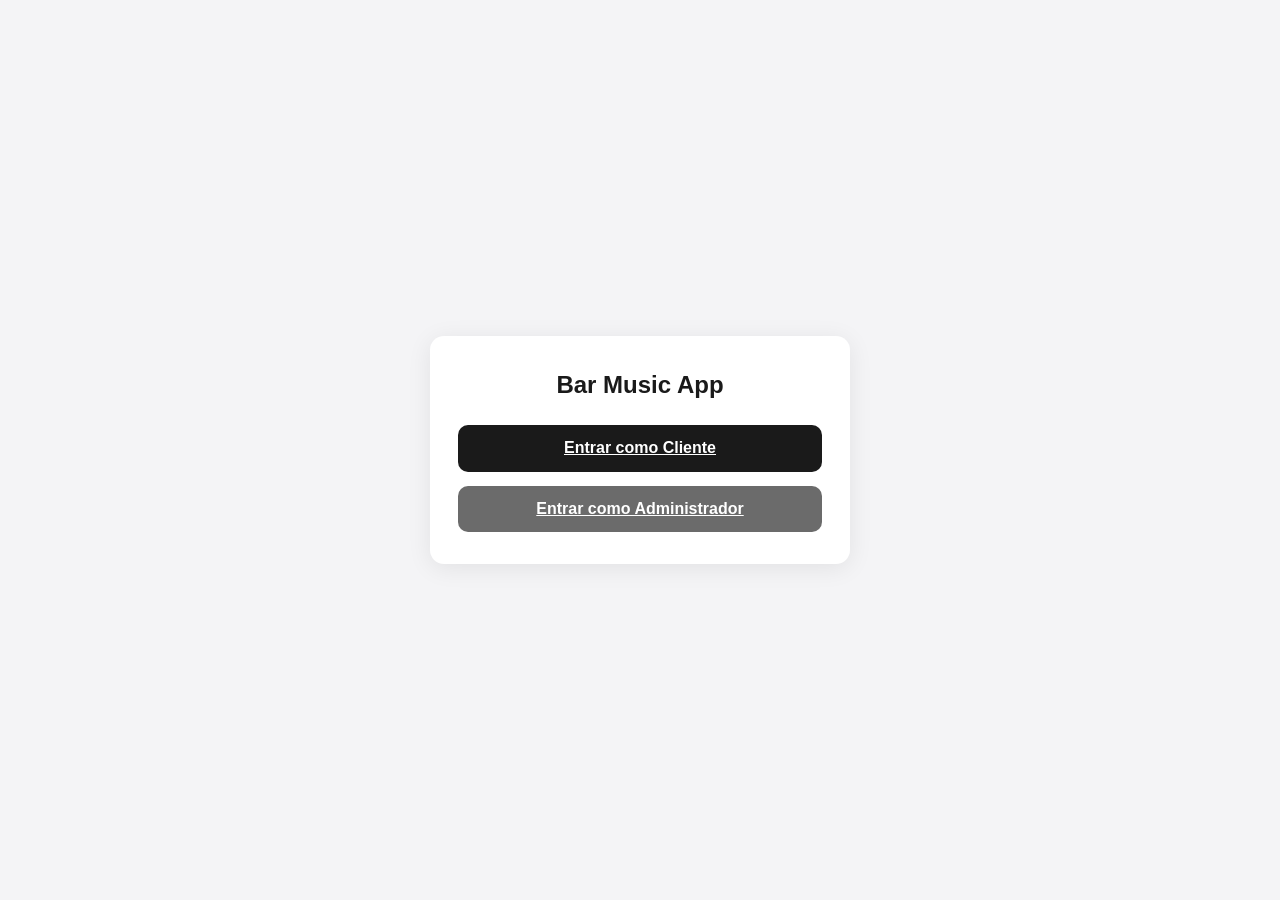
==== barmusic-app/backend/src/main/resources/static/index.html @ 3f03ed39 "Cargue proyecto de aplicación" ====
<!DOCTYPE html>
<!--
=================================================================================
 PAGINA: index.html
=================================================================================
 Esta es la PRIMERA pagina que se abre cuando alguien entra a
 http://localhost:8080 (o a tu dominio en internet). Solo muestra dos
 botones grandes para elegir si entras como Cliente o como Administrador.

 Si prefieres que los clientes caigan DIRECTO en el login de cliente (sin
 ver esta pantalla intermedia), puedes borrar este archivo y renombrar
 "cliente-login.html" a "index.html".
=================================================================================
-->
<html lang="es">
<head>
    <meta charset="UTF-8">
    <meta name="viewport" content="width=device-width, initial-scale=1.0">
    <title>Bar Music App</title>
    <link rel="stylesheet" href="css/styles.css">
</head>
<body>
    <div class="pantalla-login">
        <div class="tarjeta-login">
            <img class="logo-bar" src="img/logo-bar.png" alt="Logo del bar" onerror="this.style.display='none'">
            <h1>Bar Music App</h1>
            <a href="cliente-login.html" class="boton boton-primario boton-bloque">Entrar como Cliente</a>
            <a href="admin-login.html" class="boton boton-secundario boton-bloque">Entrar como Administrador</a>
        </div>
    </div>
</body>
</html>
---- barmusic-app/backend/src/main/resources/static/css/styles.css ----
/* ============================================================================
   ARCHIVO: styles.css
   ============================================================================
   AQUI VIVEN TODOS LOS COLORES, FUENTES Y TAMAÑOS DE LA APLICACION.
   Esta pensado para que un NOVATO pueda personalizar el bar sin tocar el
   HTML ni el JavaScript. Casi todo se controla desde las "VARIABLES CSS"
   que estan aqui arriba, en el bloque ":root".

   -----------------------------------------------------------------------
   COMO CAMBIAR EL COLOR PRINCIPAL DEL BAR (por ejemplo a morado neon):
      Busca la linea "--color-primario: #1a1a1a;" mas abajo y cambia el
      valor hexadecimal por el que quieras, ej: --color-primario: #6a0dad;
   -----------------------------------------------------------------------
   COMO CAMBIAR LA IMAGEN DE FONDO DEL LOGIN:
      Busca la clase ".pantalla-login .logo-bar" en este archivo, o revisa
      el HTML donde dice <img id="logoBar" src="img/logo-bar.png">. Solo
      reemplaza el archivo img/logo-bar.png por tu propio logo (mismo
      nombre) y listo, no hay que tocar nada mas.
   ============================================================================ */

:root {
    /* ---- PALETA DE COLORES: cambia estos valores para re-tematizar TODO el sitio ---- */
    --color-primario: #1a1a1a;        /* Color principal (barras, botones activos) */
    --color-secundario: #6b6b6b;      /* Color de botones/pestañas inactivas */
    --color-acento: #2ecc71;          /* Color de exito / boton check (verde) */
    --color-peligro: #e74c3c;         /* Color de boton eliminar / cancelar (rojo) */
    --color-fondo: #f4f4f6;           /* Color de fondo general de la pagina */
    --color-tarjeta: #ffffff;         /* Color de fondo de las tarjetas/listas */
    --color-texto: #1a1a1a;           /* Color de texto principal */
    --color-texto-claro: #ffffff;     /* Color de texto sobre fondos oscuros */
    --color-borde: #d0d0d5;           /* Color de bordes de inputs y tarjetas */

    /* ---- TIPOGRAFIA ---- */
    --fuente-principal: 'Segoe UI', Arial, Helvetica, sans-serif;

    /* ---- ESPACIADOS Y BORDES (para mantener todo consistente) ---- */
    --radio-borde: 14px;
    --espacio: 16px;
}

/* Reset basico: quita margenes/paddings raros que trae cada navegador por defecto */
* {
    box-sizing: border-box;
    margin: 0;
    padding: 0;
}

body {
    font-family: var(--fuente-principal);
    background-color: var(--color-fondo);
    color: var(--color-texto);
    min-height: 100vh;
    /* line-height mejora la legibilidad del texto */
    line-height: 1.4;
}

/* ============================================================================
   CONTENEDOR GENERAL - RESPONSIVE
   ============================================================================
   Esta clase envuelve el contenido de cada pagina y hace que se vea bien
   tanto en un celular pequeño como en un monitor grande. La regla clave es
   "max-width" + "margin: 0 auto" (esto centra el contenido).
   ============================================================================ */
.contenedor {
    width: 100%;
    max-width: 900px;   /* En pantallas grandes, el contenido no se estira infinito */
    margin: 0 auto;      /* Centra horizontalmente */
    padding: var(--espacio);
}

/* ============================================================================
   PANTALLA DE LOGIN (usada por cliente-login.html y admin-login.html)
   ============================================================================ */
.pantalla-login {
    min-height: 100vh;
    display: flex;
    align-items: center;
    justify-content: center;
    padding: var(--espacio);
}

.tarjeta-login {
    background: var(--color-tarjeta);
    border-radius: var(--radio-borde);
    box-shadow: 0 4px 24px rgba(0, 0, 0, 0.08);
    padding: 32px 28px;
    width: 100%;
    max-width: 420px;
    display: flex;
    flex-direction: column;
    gap: 14px;
}

.tarjeta-login h1 {
    text-align: center;
    font-size: 1.5rem;
    margin-bottom: 10px;
    color: var(--color-primario);
}

.logo-bar {
    width: 100%;
    max-height: 160px;
    object-fit: cover;
    border-radius: var(--radio-borde);
    background: #000; /* Igual que el mockup: fondo negro mientras cargas tu logo */
    margin-bottom: 10px;
}

label {
    font-size: 0.9rem;
    color: var(--color-secundario);
    display: block;
    margin-bottom: 4px;
}

input[type="text"],
input[type="email"],
input[type="password"],
textarea {
    width: 100%;
    padding: 12px 14px;
    border: 1.5px solid var(--color-borde);
    border-radius: 10px;
    font-size: 1rem;
    font-family: inherit;
    outline: none;
    transition: border-color 0.15s ease-in-out;
}

input:focus, textarea:focus {
    border-color: var(--color-primario);
}

/* ---- BOTONES ---- */
.boton {
    display: inline-block;
    text-align: center;
    padding: 12px 20px;
    border: none;
    border-radius: 10px;
    font-size: 1rem;
    font-weight: 600;
    cursor: pointer;
    transition: transform 0.08s ease-in-out, opacity 0.15s;
}
.boton:active { transform: scale(0.97); }

.boton-primario   { background: var(--color-primario); color: var(--color-texto-claro); }
.boton-secundario { background: var(--color-secundario); color: var(--color-texto-claro); }
.boton-exito      { background: var(--color-acento); color: var(--color-texto-claro); }
.boton-peligro     { background: var(--color-peligro); color: var(--color-texto-claro); }
.boton-bloque     { width: 100%; }

.separador-o {
    display: flex;
    align-items: center;
    gap: 10px;
    color: var(--color-secundario);
    font-weight: 600;
    margin: 6px 0;
}
.separador-o::before, .separador-o::after {
    content: "";
    flex: 1;
    height: 1px;
    background: var(--color-borde);
}

.boton-qr {
    display: flex;
    align-items: center;
    justify-content: center;
    background: #eaeaea;
    border-radius: 12px;
    padding: 18px;
    border: 1.5px solid var(--color-borde);
    cursor: pointer;
}
.boton-qr svg { width: 48px; height: 48px; }

/* ============================================================================
   BARRA DE PESTAÑAS SUPERIOR (Solicitar Cancion / Canciones Solicitadas / etc)
   ============================================================================
   RESPONSIVE: en pantallas angostas (celular) las pestañas se acomodan en
   una fila que puede envolver (flex-wrap: wrap) para no desbordar.
   ============================================================================ */
.barra-pestanas {
    display: flex;
    flex-wrap: wrap;
    gap: 10px;
    margin-bottom: var(--espacio);
}

.pestana {
    flex: 1 1 140px;   /* Crece/decrece pero nunca mas angosta que 140px */
    text-align: center;
    padding: 14px 10px;
    border-radius: 10px;
    background: var(--color-secundario);
    color: var(--color-texto-claro);
    cursor: pointer;
    font-weight: 600;
    border: none;
    font-size: 0.95rem;
}
.pestana.activa {
    background: var(--color-primario);
}

.boton-campana {
    flex: 0 0 60px;
    display: flex;
    align-items: center;
    justify-content: center;
    background: var(--color-secundario);
    border-radius: 10px;
    cursor: pointer;
    border: none;
    position: relative;
}
.boton-campana.activa { background: var(--color-primario); }
.boton-campana svg { width: 24px; height: 24px; fill: white; }

/* Punto rojo que indica notificaciones nuevas sin leer */
.badge-notificacion {
    position: absolute;
    top: -4px;
    right: -4px;
    background: var(--color-peligro);
    color: white;
    font-size: 0.65rem;
    border-radius: 50%;
    width: 18px;
    height: 18px;
    display: flex;
    align-items: center;
    justify-content: center;
}

/* ============================================================================
   BUSCADOR (Pagina de catalogo)
   ============================================================================ */
.caja-busqueda {
    display: flex;
    gap: 10px;
    margin-bottom: var(--espacio);
}
.caja-busqueda input { flex: 1; }
.boton-buscar {
    flex: 0 0 52px;
    background: var(--color-primario);
    border-radius: 10px;
    border: none;
    display: flex;
    align-items: center;
    justify-content: center;
    cursor: pointer;
}
.boton-buscar svg { width: 22px; height: 22px; fill: white; }

/* ============================================================================
   LISTAS (canciones del catalogo, solicitudes, notificaciones)
   ============================================================================ */
.lista { display: flex; flex-direction: column; gap: 10px; }

.item-cancion {
    display: flex;
    align-items: center;
    gap: 14px;
    background: var(--color-tarjeta);
    border: 1.5px solid var(--color-borde);
    border-radius: 999px;
    padding: 10px 14px;
}

.avatar-cancion {
    width: 42px;
    height: 42px;
    border-radius: 50%;
    background: var(--color-secundario);
    flex-shrink: 0;
}

.info-cancion { flex: 1; min-width: 0; }
.info-cancion .titulo { font-weight: 600; }
.info-cancion .subtitulo { font-size: 0.85rem; color: var(--color-secundario); }
/* text-overflow: evita que nombres largos rompan el diseño en celulares */
.info-cancion .titulo, .info-cancion .subtitulo {
    white-space: nowrap;
    overflow: hidden;
    text-overflow: ellipsis;
}

.boton-icono {
    flex-shrink: 0;
    width: 40px;
    height: 40px;
    border-radius: 50%;
    border: none;
    cursor: pointer;
    display: flex;
    align-items: center;
    justify-content: center;
    color: white;
}
.boton-icono.check { background: var(--color-primario); }
.boton-icono.equis { background: var(--color-primario); }

/* Fila extra de acciones para el panel de administrador (Completar / Eliminar) */
.acciones-admin { display: flex; gap: 8px; flex-wrap: wrap; }
.acciones-admin .boton { padding: 10px 14px; font-size: 0.85rem; }

/* ============================================================================
   TARJETAS DE NOTIFICACION
   ============================================================================ */
.tarjeta-notificacion {
    background: var(--color-tarjeta);
    border: 1.5px solid var(--color-borde);
    border-radius: 12px;
    padding: 16px;
}
.tarjeta-notificacion h3 { margin-bottom: 6px; font-size: 1rem; }
.tarjeta-notificacion img {
    width: 100%;
    border-radius: 10px;
    margin-top: 10px;
    display: block;
}
.tarjeta-notificacion .fecha {
    font-size: 0.75rem;
    color: var(--color-secundario);
    margin-top: 8px;
}

/* ============================================================================
   MENSAJES DE ESTADO (errores, exito, "cargando...")
   ============================================================================ */
.mensaje {
    padding: 12px 14px;
    border-radius: 10px;
    margin-bottom: var(--espacio);
    font-size: 0.9rem;
}
.mensaje.error  { background: #fdecea; color: #b3261e; border: 1px solid #f5c2c0; }
.mensaje.exito  { background: #e8f8ee; color: #1e7e34; border: 1px solid #b9e8c9; }
.mensaje.info   { background: #eef3fb; color: #1c4e91; border: 1px solid #c3d7f2; }

/* ============================================================================
   RESPONSIVE: ajustes especificos para pantallas de celular
   ============================================================================
   Todo lo de arriba YA es responsive gracias a flexbox y max-width, pero
   aqui afinamos detalles para pantallas muy angostas (menos de 480px, el
   tamaño tipico de un celular en vertical).
   ============================================================================ */
@media (max-width: 480px) {
    .tarjeta-login { padding: 24px 18px; }
    .pestana { font-size: 0.85rem; padding: 12px 6px; }
    .acciones-admin { flex-direction: column; }
    .acciones-admin .boton { width: 100%; }
}

/* Pantallas grandes (PC/monitores anchos): un poco mas de aire */
@media (min-width: 1024px) {
    .contenedor { padding: 32px var(--espacio); }
}
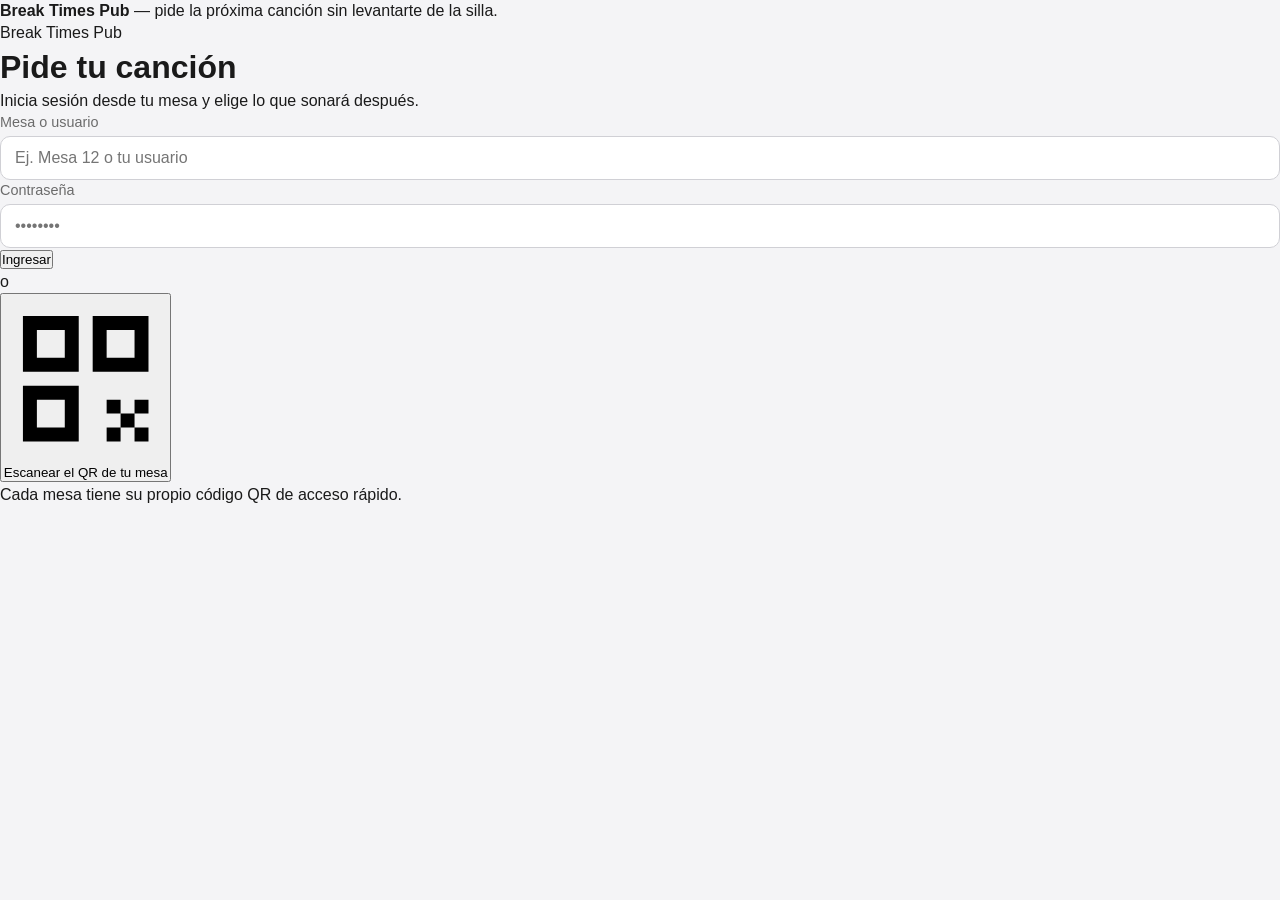
==== commit b7399e75: "Cambios en index y contenido de inicio,colores y diseño" ====
--- a/barmusic-app/backend/src/main/resources/static/index.html
+++ b/barmusic-app/backend/src/main/resources/static/index.html
@@ -1,32 +1,90 @@
 <!DOCTYPE html>
 <!--
 =================================================================================
- PAGINA: index.html
+ PAGINA: index.html  (PANTALLA UNICA DE LOGIN - Cliente y Administrador)
 =================================================================================
- Esta es la PRIMERA pagina que se abre cuando alguien entra a
- http://localhost:8080 (o a tu dominio en internet). Solo muestra dos
- botones grandes para elegir si entras como Cliente o como Administrador.
+ QUE CAMBIO AQUI:
+ Antes existian 3 pantallas para llegar al login (index -> elegir rol ->
+ cliente-login.html o admin-login.html). Ahora TODO pasa por aqui: la
+ persona escribe usuario/clave (o escanea el QR de su mesa) UNA sola vez,
+ y el propio backend le dice si es CLIENTE o ADMINISTRADOR (campo "rol"
+ que ya devuelve /api/auth/login). El JavaScript (js/index.js) usa ese
+ dato para mandarla automaticamente a la pantalla correcta.
 
- Si prefieres que los clientes caigan DIRECTO en el login de cliente (sin
- ver esta pantalla intermedia), puedes borrar este archivo y renombrar
- "cliente-login.html" a "index.html".
+ COMO CAMBIAR EL NOMBRE DEL BAR:
+ Busca el texto "Break Times Pub" AQUI ABAJO (aparece 2 veces: en el
+ "eyebrow" de la tarjeta y en la frase del panel izquierdo) y reemplazalo.
+
+ COMO CAMBIAR EL LOGO/ETIQUETA DEL VINILO:
+ Reemplaza el archivo img/logo-bar.png por tu imagen. Se ve mejor si es
+ una imagen CUADRADA (se recorta automaticamente en circulo).
 =================================================================================
 -->
 <html lang="es">
 <head>
     <meta charset="UTF-8">
     <meta name="viewport" content="width=device-width, initial-scale=1.0">
-    <title>Bar Music App</title>
+    <title>Break Times Pub - Pide tu canción</title>
     <link rel="stylesheet" href="css/styles.css">
+    <link rel="stylesheet" href="css/index.css">
 </head>
 <body>
-    <div class="pantalla-login">
-        <div class="tarjeta-login">
-            <img class="logo-bar" src="img/logo-bar.png" alt="Logo del bar" onerror="this.style.display='none'">
-            <h1>Bar Music App</h1>
-            <a href="cliente-login.html" class="boton boton-primario boton-bloque">Entrar como Cliente</a>
-            <a href="admin-login.html" class="boton boton-secundario boton-bloque">Entrar como Administrador</a>
+    <div class="pantalla-bienvenida">
+
+        <!-- ============== PANEL IZQUIERDO: VINILO GIRANDO ============== -->
+        <div class="panel-visual">
+            <div class="vinilo-contenedor">
+                <div class="vinilo">
+                    <!-- Esta imagen ES la etiqueta del vinilo. Gira junto
+                         con el disco porque esta DENTRO del div ".vinilo",
+                         que es el que tiene la animacion de giro (ver index.css) -->
+                    <img id="logoBar" class="vinilo-etiqueta" src="img/logo-bar.png"
+                         alt="Logo del bar" onerror="this.style.display='none'">
+                </div>
+            </div>
+
+            <!-- Ecualizador decorativo (barras animadas) -->
+            <div class="ecualizador">
+                <span></span><span></span><span></span><span></span><span></span>
+            </div>
+
+            <p class="panel-visual-texto">
+                <strong>Break Times Pub</strong> — pide la próxima canción sin levantarte de la silla.
+            </p>
+        </div>
+
+        <!-- ============== PANEL DERECHO: FORMULARIO DE LOGIN ============== -->
+        <div class="panel-login">
+            <div class="tarjeta-login-nueva">
+                <p class="eyebrow">Break Times Pub</p>
+                <h1>Pide tu canción</h1>
+                <p class="subtitulo-login">Inicia sesión desde tu mesa y elige lo que sonará después.</p>
+
+                <!-- Mensaje de error (login fallido, QR invalido, etc) -->
+                <div id="mensajeError" class="mensaje error" style="display:none;"></div>
+
+                <label for="inputUsuario">Mesa o usuario</label>
+                <input type="text" id="inputUsuario" placeholder="Ej. Mesa 12 o tu usuario" autocomplete="username">
+
+                <label for="inputContrasena">Contraseña</label>
+                <input type="password" id="inputContrasena" placeholder="••••••••" autocomplete="current-password">
+
+                <button id="botonIngresar" class="boton-degradado">Ingresar</button>
+
+                <div class="separador-o-oscuro">o</div>
+
+                <button id="botonQr" class="boton-qr-nuevo">
+                    <!-- Icono QR en SVG, no depende de ninguna imagen externa -->
+                    <svg viewBox="0 0 24 24"><path d="M3 3h8v8H3V3zm2 2v4h4V5H5zm8-2h8v8h-8V3zm2 2v4h4V5h-4zM3 13h8v8H3v-8zm2 2v4h4v-4H5zm10 0h2v2h-2zm4 0h2v2h-2zm-4 4h2v2h-2zm4 0h2v2h-2zm-2-2h2v2h-2z"/></svg>
+                    Escanear el QR de tu mesa
+                </button>
+
+                <p class="hint-qr">Cada mesa tiene su propio código QR de acceso rápido.</p>
+            </div>
         </div>
     </div>
+
+    <script src="js/config.js"></script>
+    <script src="js/index.js"></script>
 </body>
 </html>
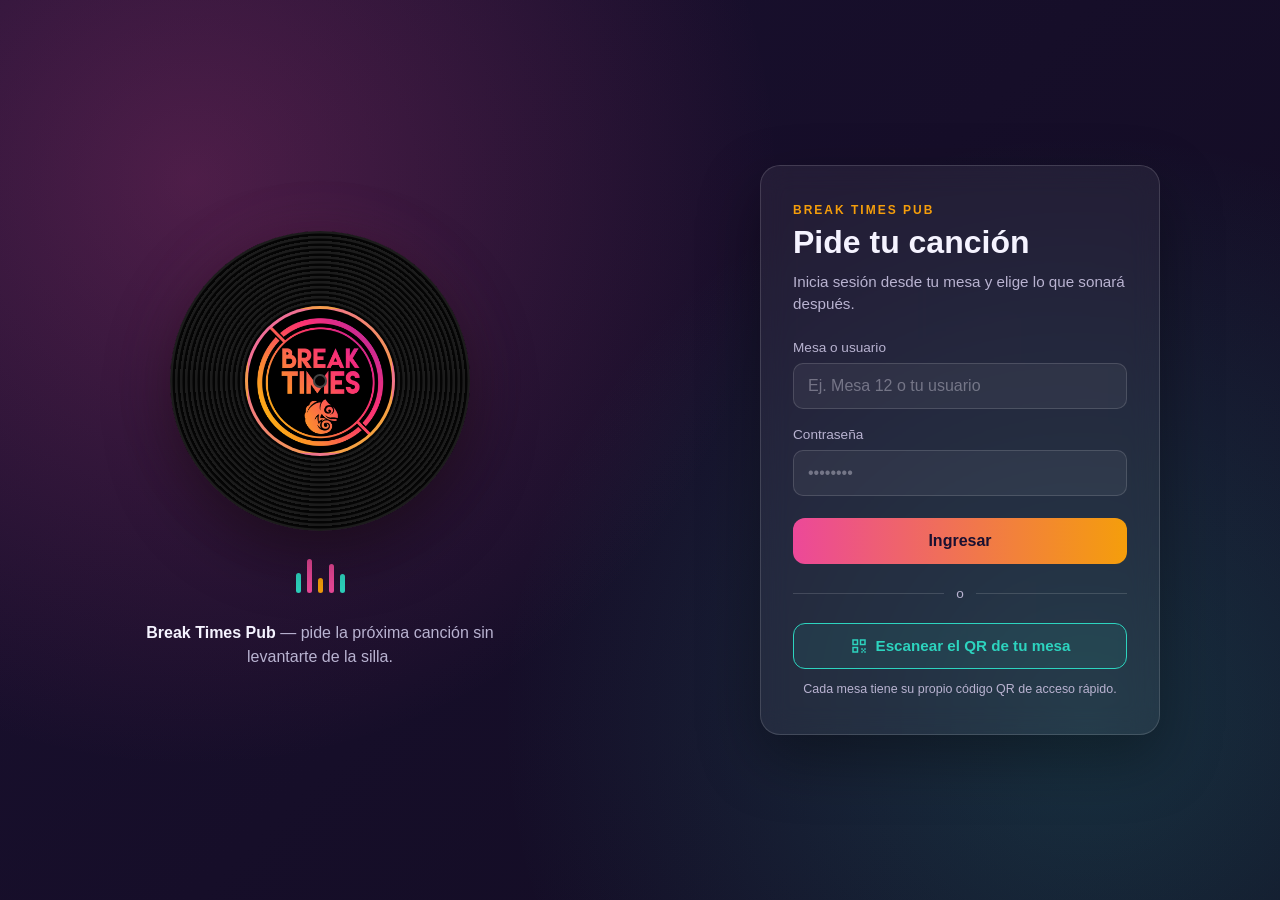
==== commit bea10c22: "Cambios en index y contenido de inicio,colores y diseño" ====
--- a/barmusic-app/backend/src/main/resources/static/index.html
+++ b/barmusic-app/backend/src/main/resources/static/index.html
@@ -38,7 +38,7 @@
                     <!-- Esta imagen ES la etiqueta del vinilo. Gira junto
                          con el disco porque esta DENTRO del div ".vinilo",
                          que es el que tiene la animacion de giro (ver index.css) -->
-                    <img id="logoBar" class="vinilo-etiqueta" src="img/logo-bar.png"
+                    <img id="logoBar" class="vinilo-etiqueta"  src="img/logo-bar.png"
                          alt="Logo del bar" onerror="this.style.display='none'">
                 </div>
             </div>
--- a/barmusic-app/backend/src/main/resources/static/css/index.css
+++ b/barmusic-app/backend/src/main/resources/static/css/index.css
@@ -0,0 +1,320 @@
+/* ============================================================================
+   ARCHIVO: index.css
+   ============================================================================
+   Estilos EXCLUSIVOS de la pantalla de bienvenida/login unica (index.html).
+   Es un archivo aparte de styles.css a proposito: asi el resto de la app
+   (catalogo, panel admin, etc.) sigue con su estilo actual sin verse
+   afectado, y este esquema oscuro con el vinilo queda contenido solo aqui.
+
+   -----------------------------------------------------------------------
+   COMO CAMBIAR EL NOMBRE DEL BAR:
+      No lo cambies aqui (esto es CSS, solo colores/tamaños). Busca el
+      texto "Break Times Pub" directamente en index.html (aparece 2 veces).
+   -----------------------------------------------------------------------
+   COMO CAMBIAR LOS COLORES DEL DEGRADADO:
+      Modifica las variables dentro de ":root" mas abajo.
+   -----------------------------------------------------------------------
+   COMO CAMBIAR LA VELOCIDAD DE GIRO DEL VINILO:
+      Busca ".vinilo { animation: girar 6s linear infinite; }" mas abajo
+      y cambia el "6s" (mientras MAS alto el numero, MAS LENTO gira).
+   ============================================================================ */
+
+:root {
+    /* ---- PALETA DEL ESQUEMA OSCURO ---- */
+    --fondo-oscuro-1: #1a1030;      /* Morado muy oscuro (esquina superior) */
+    --fondo-oscuro-2: #120c22;      /* Casi negro azulado (base del fondo) */
+    --acento-rosa: #ec4899;         /* Rosa/fucsia (boton principal, brillo) */
+    --acento-naranja: #f59e0b;      /* Naranja (parte del degradado del boton) */
+    --acento-teal: #2dd4bf;         /* Verde azulado (boton QR, ecualizador) */
+    --texto-claro: #f5f3ff;         /* Texto principal sobre fondo oscuro */
+    --texto-tenue: #b9b3d1;         /* Texto secundario/subtitulos */
+    --panel-cristal: rgba(255, 255, 255, 0.06); /* "Vidrio" translucido de la tarjeta */
+    --borde-cristal: rgba(255, 255, 255, 0.14);
+}
+
+/* ============================================================================
+   FONDO GENERAL DE LA PANTALLA
+   ============================================================================
+   Combinamos un degradado base oscuro + dos "manchas" de luz (radial-gradient)
+   en rosa y teal para simular el ambiente de neón del mockup.
+   ============================================================================ */
+.pantalla-bienvenida {
+    min-height: 100vh;
+    width: 100%;
+    display: flex;
+    flex-wrap: wrap;          /* En celular, los 2 paneles se apilan uno debajo del otro */
+    background:
+        radial-gradient(circle at 15% 20%, rgba(236, 72, 153, 0.25), transparent 45%),
+        radial-gradient(circle at 85% 80%, rgba(45, 212, 191, 0.18), transparent 45%),
+        linear-gradient(135deg, var(--fondo-oscuro-1), var(--fondo-oscuro-2));
+    color: var(--texto-claro);
+    font-family: var(--fuente-principal, 'Segoe UI', Arial, sans-serif);
+}
+
+/* ============================================================================
+   PANEL IZQUIERDO: el vinilo girando + ecualizador + frase
+   ============================================================================ */
+.panel-visual {
+    flex: 1 1 420px;
+    min-width: 320px;
+    display: flex;
+    flex-direction: column;
+    align-items: center;
+    justify-content: center;
+    padding: 48px 32px;
+    gap: 28px;
+    text-align: center;
+}
+
+/* Contenedor que le da el "brillo" difuminado detras del disco */
+.vinilo-contenedor {
+    position: relative;
+    width: min(300px, 80vw);
+    aspect-ratio: 1 / 1;
+    display: flex;
+    align-items: center;
+    justify-content: center;
+}
+.vinilo-contenedor::before {
+    content: "";
+    position: absolute;
+    inset: -30px;
+    border-radius: 50%;
+    background: radial-gradient(circle, rgba(236, 72, 153, 0.35), transparent 70%);
+    filter: blur(20px);
+    z-index: 0;
+}
+
+/* El disco de vinilo en si: anillos concentricos simulados con gradientes */
+.vinilo {
+    position: relative;
+    z-index: 1;
+    width: 100%;
+    height: 100%;
+    border-radius: 50%;
+    background:
+        repeating-radial-gradient(
+            circle,
+            #050505 0px,
+            #050505 2px,
+            #1c1c1c 3px,
+            #1c1c1c 5px
+        );
+    box-shadow: 0 20px 60px rgba(0, 0, 0, 0.55);
+    display: flex;
+    align-items: center;
+    justify-content: center;
+    /* ESTA LINEA es la que hace que el vinilo gire sin parar */
+    animation: girar 6s linear infinite;
+}
+
+/* La etiqueta central del vinilo = tu logo-bar.png. Se recorta en circulo. */
+.vinilo-etiqueta {
+    width: 50%;
+    height: 50%;
+    border-radius: 50%;
+    object-fit: cover;
+    border: 3px solid rgba(255, 255, 255, 0.15);
+    background: linear-gradient(135deg, var(--acento-rosa), var(--acento-naranja));
+}
+
+/* El "huequito" del centro del disco, como un vinilo real */
+.vinilo::after {
+    content: "";
+    position: absolute;
+    width: 10px;
+    height: 10px;
+    border-radius: 50%;
+    background: #050505;
+    border: 2px solid #444;
+}
+
+/* Animacion de giro: 0 a 360 grados en bucle infinito */
+@keyframes girar {
+    from { transform: rotate(0deg); }
+    to   { transform: rotate(360deg); }
+}
+
+/* Si el usuario tiene activado "reducir movimiento" en su sistema
+   operativo (accesibilidad), respetamos esa preferencia y detenemos el giro. */
+@media (prefers-reduced-motion: reduce) {
+    .vinilo { animation: none; }
+}
+
+/* ---- Ecualizador decorativo (barritas que suben y bajan) ---- */
+.ecualizador {
+    display: flex;
+    align-items: flex-end;
+    gap: 6px;
+    height: 34px;
+}
+.ecualizador span {
+    display: block;
+    width: 5px;
+    border-radius: 3px;
+    background: var(--acento-teal);
+    animation: rebotar 1s ease-in-out infinite;
+}
+.ecualizador span:nth-child(1) { background: var(--acento-teal);   height: 60%; animation-delay: 0s;    }
+.ecualizador span:nth-child(2) { background: var(--acento-rosa);   height: 100%; animation-delay: 0.15s; }
+.ecualizador span:nth-child(3) { background: var(--acento-naranja);height: 45%; animation-delay: 0.3s;  }
+.ecualizador span:nth-child(4) { background: var(--acento-rosa);   height: 85%; animation-delay: 0.45s; }
+.ecualizador span:nth-child(5) { background: var(--acento-teal);   height: 55%; animation-delay: 0.6s;  }
+
+@keyframes rebotar {
+    0%, 100% { transform: scaleY(0.4); }
+    50%      { transform: scaleY(1); }
+}
+
+.panel-visual-texto {
+    max-width: 360px;
+    color: var(--texto-tenue);
+    line-height: 1.5;
+}
+.panel-visual-texto strong {
+    color: var(--texto-claro);
+}
+
+/* ============================================================================
+   PANEL DERECHO: la tarjeta de login "de cristal"
+   ============================================================================ */
+.panel-login {
+    flex: 1 1 420px;
+    min-width: 320px;
+    display: flex;
+    align-items: center;
+    justify-content: center;
+    padding: 32px;
+}
+
+.tarjeta-login-nueva {
+    width: 100%;
+    max-width: 400px;
+    background: var(--panel-cristal);
+    border: 1px solid var(--borde-cristal);
+    border-radius: 20px;
+    padding: 36px 32px;
+    /* "backdrop-filter" difumina lo que hay DETRAS de la tarjeta, dando el
+       efecto de vidrio esmerilado que se ve en el mockup */
+    backdrop-filter: blur(14px);
+    box-shadow: 0 24px 60px rgba(0, 0, 0, 0.35);
+}
+
+.eyebrow {
+    text-transform: uppercase;
+    letter-spacing: 2px;
+    font-size: 0.75rem;
+    font-weight: 700;
+    color: var(--acento-naranja);
+    margin-bottom: 6px;
+}
+
+.tarjeta-login-nueva h1 {
+    font-size: 2rem;
+    margin-bottom: 10px;
+    line-height: 1.15;
+}
+
+.subtitulo-login {
+    color: var(--texto-tenue);
+    margin-bottom: 24px;
+    font-size: 0.95rem;
+}
+
+.tarjeta-login-nueva label {
+    display: block;
+    font-size: 0.85rem;
+    color: var(--texto-tenue);
+    margin-bottom: 6px;
+    margin-top: 16px;
+}
+
+.tarjeta-login-nueva input {
+    width: 100%;
+    padding: 13px 14px;
+    border-radius: 10px;
+    border: 1px solid var(--borde-cristal);
+    background: rgba(255, 255, 255, 0.05);
+    color: var(--texto-claro);
+    font-size: 1rem;
+    outline: none;
+    transition: border-color 0.15s ease-in-out;
+}
+.tarjeta-login-nueva input::placeholder { color: rgba(245, 243, 255, 0.35); }
+.tarjeta-login-nueva input:focus { border-color: var(--acento-rosa); }
+
+/* Boton principal con degradado rosa -> naranja, igual al mockup */
+.boton-degradado {
+    width: 100%;
+    margin-top: 22px;
+    padding: 14px;
+    border: none;
+    border-radius: 12px;
+    font-size: 1rem;
+    font-weight: 700;
+    color: #1a1030;
+    cursor: pointer;
+    background: linear-gradient(90deg, var(--acento-rosa), var(--acento-naranja));
+    transition: transform 0.08s ease-in-out, opacity 0.15s;
+}
+.boton-degradado:active { transform: scale(0.98); }
+
+.separador-o-oscuro {
+    display: flex;
+    align-items: center;
+    gap: 12px;
+    color: var(--texto-tenue);
+    font-size: 0.85rem;
+    margin: 20px 0;
+}
+.separador-o-oscuro::before, .separador-o-oscuro::after {
+    content: "";
+    flex: 1;
+    height: 1px;
+    background: var(--borde-cristal);
+}
+
+/* Boton secundario "outline" (borde teal, fondo transparente) para el QR */
+.boton-qr-nuevo {
+    width: 100%;
+    padding: 13px;
+    border-radius: 12px;
+    border: 1.5px solid var(--acento-teal);
+    background: rgba(45, 212, 191, 0.08);
+    color: var(--acento-teal);
+    font-weight: 600;
+    font-size: 0.95rem;
+    cursor: pointer;
+    display: flex;
+    align-items: center;
+    justify-content: center;
+    gap: 8px;
+    transition: background 0.15s ease-in-out;
+}
+.boton-qr-nuevo:hover { background: rgba(45, 212, 191, 0.18); }
+.boton-qr-nuevo svg { width: 18px; height: 18px; fill: var(--acento-teal); }
+
+.hint-qr {
+    text-align: center;
+    font-size: 0.78rem;
+    color: var(--texto-tenue);
+    margin-top: 12px;
+}
+
+/* Reutilizamos la clase .mensaje.error de styles.css, pero la adaptamos
+   para que se vea bien sobre el fondo oscuro */
+.pantalla-bienvenida .mensaje.error {
+    background: rgba(239, 68, 68, 0.12);
+    border-color: rgba(239, 68, 68, 0.4);
+    color: #fca5a5;
+    margin-top: 16px;
+}
+
+/* ============================================================================
+   RESPONSIVE
+   ============================================================================ */
+@media (max-width: 700px) {
+    .panel-visual { padding: 32px 20px 8px; }
+    .panel-login { padding: 20px; }
+    .tarjeta-login-nueva { padding: 28px 22px; }
+}
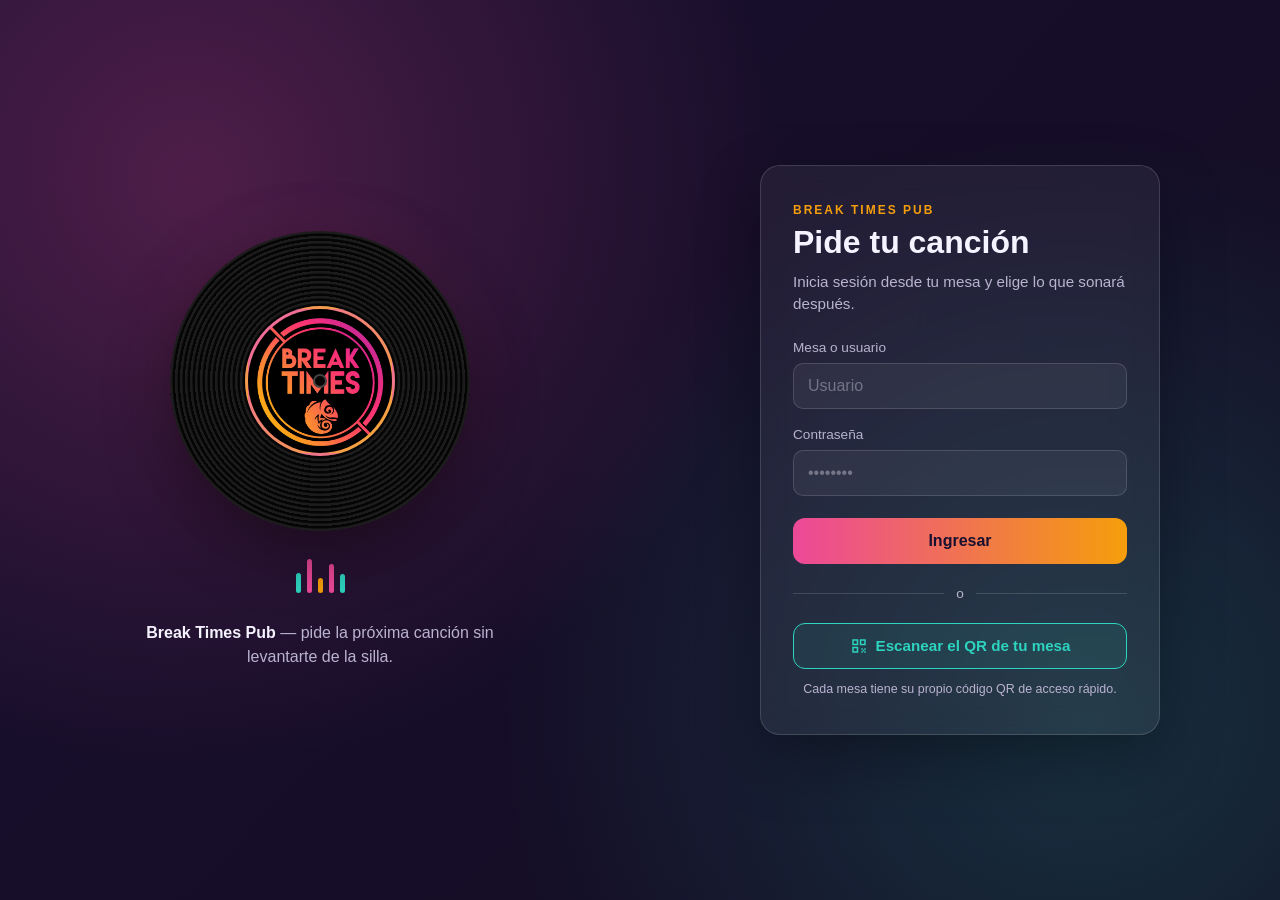
==== commit 34485501: "Cambios en colores de botones dentro de las paginas de administrador y cliente" ====
--- a/barmusic-app/backend/src/main/resources/static/index.html
+++ b/barmusic-app/backend/src/main/resources/static/index.html
@@ -64,7 +64,7 @@
                 <div id="mensajeError" class="mensaje error" style="display:none;"></div>
 
                 <label for="inputUsuario">Mesa o usuario</label>
-                <input type="text" id="inputUsuario" placeholder="Ej. Mesa 12 o tu usuario" autocomplete="username">
+                <input type="text" id="inputUsuario" placeholder="Usuario" autocomplete="username">
 
                 <label for="inputContrasena">Contraseña</label>
                 <input type="password" id="inputContrasena" placeholder="••••••••" autocomplete="current-password">
--- a/barmusic-app/backend/src/main/resources/static/css/styles.css
+++ b/barmusic-app/backend/src/main/resources/static/css/styles.css
@@ -146,8 +146,8 @@
 }
 .boton:active { transform: scale(0.97); }
 
-.boton-primario   { background: var(--color-primario); color: var(--color-texto-claro); }
-.boton-secundario { background: var(--color-secundario); color: var(--color-texto-claro); }
+.boton-primario   { background: linear-gradient(135deg, var(--acento-rosa), var(--acento-naranja)); }
+.boton-secundario { background: linear-gradient(135deg, var(--acento-rosasuave), var(--acento-naranjasuave)); }
 .boton-exito      { background: var(--color-acento); color: var(--color-texto-claro); }
 .boton-peligro     { background: var(--color-peligro); color: var(--color-texto-claro); }
 .boton-bloque     { width: 100%; }
--- a/barmusic-app/backend/src/main/resources/static/css/index.css
+++ b/barmusic-app/backend/src/main/resources/static/css/index.css
@@ -24,7 +24,9 @@
     --fondo-oscuro-1: #1a1030;      /* Morado muy oscuro (esquina superior) */
     --fondo-oscuro-2: #120c22;      /* Casi negro azulado (base del fondo) */
     --acento-rosa: #ec4899;         /* Rosa/fucsia (boton principal, brillo) */
+    --acento-rosasuave: #d17ca6;         /* Rosa/fucsia (boton principal, brillo) */
     --acento-naranja: #f59e0b;      /* Naranja (parte del degradado del boton) */
+    --acento-naranjasuave: #dcb674;      /* Naranja (parte del degradado del boton) */
     --acento-teal: #2dd4bf;         /* Verde azulado (boton QR, ecualizador) */
     --texto-claro: #f5f3ff;         /* Texto principal sobre fondo oscuro */
     --texto-tenue: #b9b3d1;         /* Texto secundario/subtitulos */
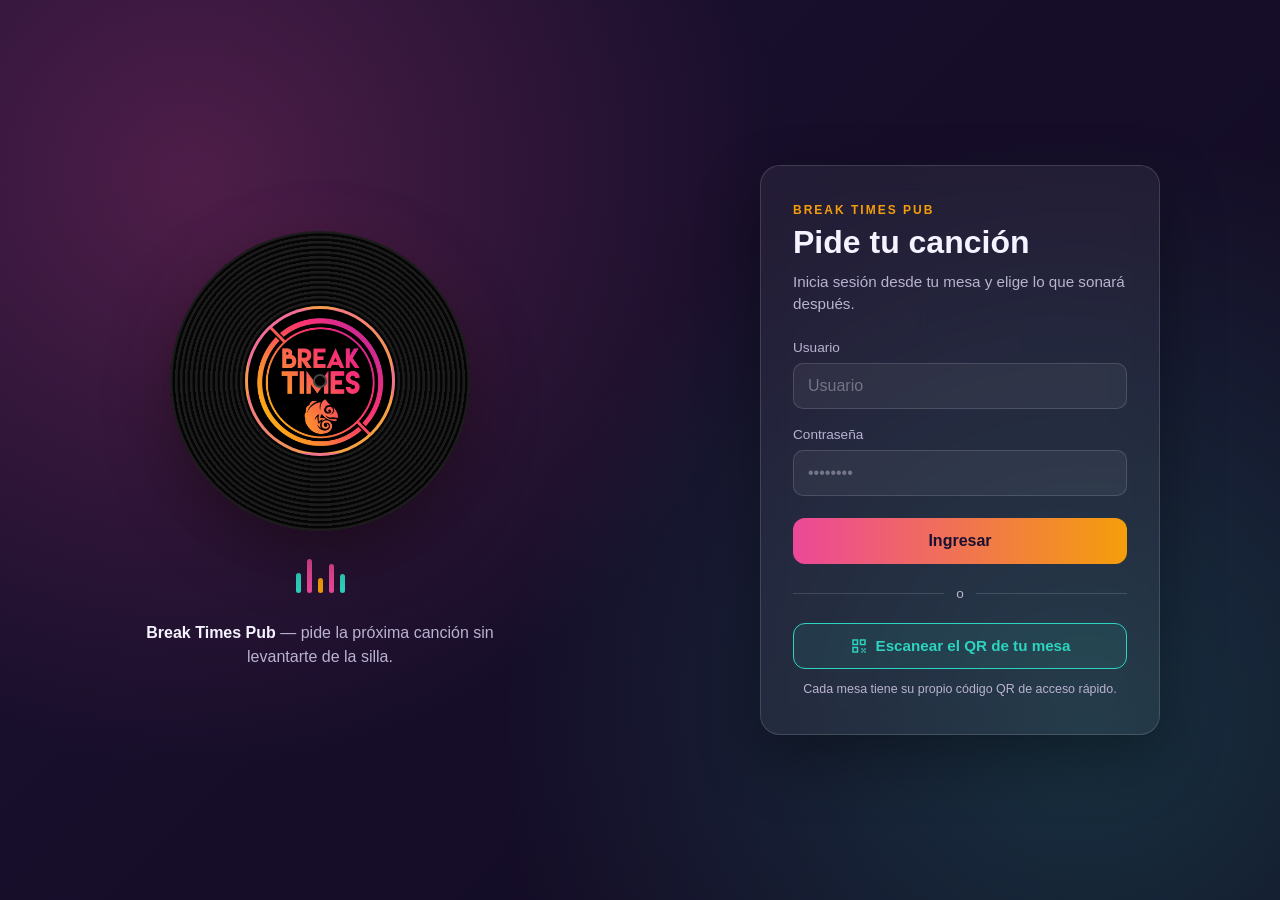
==== commit 7c8e6046: "Ajuste de caja y campo de usuario para quitar denominación "mesa"" ====
--- a/barmusic-app/backend/src/main/resources/static/index.html
+++ b/barmusic-app/backend/src/main/resources/static/index.html
@@ -63,7 +63,7 @@
                 <!-- Mensaje de error (login fallido, QR invalido, etc) -->
                 <div id="mensajeError" class="mensaje error" style="display:none;"></div>
 
-                <label for="inputUsuario">Mesa o usuario</label>
+                <label for="inputUsuario">Usuario</label>
                 <input type="text" id="inputUsuario" placeholder="Usuario" autocomplete="username">
 
                 <label for="inputContrasena">Contraseña</label>
--- a/barmusic-app/backend/src/main/resources/static/css/styles.css
+++ b/barmusic-app/backend/src/main/resources/static/css/styles.css
@@ -1,75 +1,90 @@
 /* ============================================================================
    ARCHIVO: styles.css
    ============================================================================
-   AQUI VIVEN TODOS LOS COLORES, FUENTES Y TAMAÑOS DE LA APLICACION.
-   Esta pensado para que un NOVATO pueda personalizar el bar sin tocar el
-   HTML ni el JavaScript. Casi todo se controla desde las "VARIABLES CSS"
-   que estan aqui arriba, en el bloque ":root".
+   ESQUEMA VISUAL GLOBAL DE LA APP (actualizado para que TODAS las pantallas
+   - catalogo, mis solicitudes, notificaciones, panel admin y el escaner QR -
+   compartan el mismo estilo oscuro con acentos rosa/naranja/teal que se
+   estreno en index.html).
+
+   Este archivo es compartido por: cliente-app.html, admin-app.html y
+   cliente-qr.html. El archivo index.css (aparte) SOLO le agrega a
+   index.html el vinilo giratorio y el ecualizador - el resto de colores y
+   componentes (botones, tarjetas, pestañas) viven AQUI, en un solo lugar,
+   para que sea facil mantener todo consistente.
 
    -----------------------------------------------------------------------
-   COMO CAMBIAR EL COLOR PRINCIPAL DEL BAR (por ejemplo a morado neon):
-      Busca la linea "--color-primario: #1a1a1a;" mas abajo y cambia el
-      valor hexadecimal por el que quieras, ej: --color-primario: #6a0dad;
+   COMO CAMBIAR EL COLOR PRINCIPAL DE TODA LA APP:
+      Cambia las variables dentro de ":root" mas abajo. Por ejemplo, para
+      pasar de rosa a azul, cambia --acento-rosa por tu color preferido -
+      se actualiza en botones, pestañas activas, bordes, etc. en TODA la app.
    -----------------------------------------------------------------------
-   COMO CAMBIAR LA IMAGEN DE FONDO DEL LOGIN:
-      Busca la clase ".pantalla-login .logo-bar" en este archivo, o revisa
-      el HTML donde dice <img id="logoBar" src="img/logo-bar.png">. Solo
-      reemplaza el archivo img/logo-bar.png por tu propio logo (mismo
-      nombre) y listo, no hay que tocar nada mas.
+   COMO CAMBIAR LA IMAGEN DE FONDO/LOGO:
+      Este archivo no controla imagenes, solo colores/tamaños. Revisa cada
+      archivo .html (busca <img id="logoBar">).
    ============================================================================ */
 
 :root {
-    /* ---- PALETA DE COLORES: cambia estos valores para re-tematizar TODO el sitio ---- */
-    --color-primario: #1a1a1a;        /* Color principal (barras, botones activos) */
-    --color-secundario: #6b6b6b;      /* Color de botones/pestañas inactivas */
-    --color-acento: #2ecc71;          /* Color de exito / boton check (verde) */
-    --color-peligro: #e74c3c;         /* Color de boton eliminar / cancelar (rojo) */
-    --color-fondo: #f4f4f6;           /* Color de fondo general de la pagina */
-    --color-tarjeta: #ffffff;         /* Color de fondo de las tarjetas/listas */
-    --color-texto: #1a1a1a;           /* Color de texto principal */
-    --color-texto-claro: #ffffff;     /* Color de texto sobre fondos oscuros */
-    --color-borde: #d0d0d5;           /* Color de bordes de inputs y tarjetas */
+    /* ---- PALETA DEL ESQUEMA OSCURO (la misma que index.css) ---- */
+    --fondo-oscuro-1: #1a1030;      /* Morado muy oscuro (esquina del degradado) */
+    --fondo-oscuro-2: #120c22;      /* Casi negro azulado (base del fondo) */
+    --acento-rosa: #ec4899;         /* Rosa/fucsia - acento principal */
+    --acento-naranja: #f59e0b;      /* Naranja - parte del degradado de botones */
+    --acento-teal: #2dd4bf;         /* Verde azulado - exito / QR / pestaña activa alterna */
+    --acento-peligro: #f87171;      /* Rojo suave - eliminar / cancelar / errores */
+    --texto-claro: #f5f3ff;         /* Texto principal sobre fondo oscuro */
+    --texto-tenue: #b9b3d1;         /* Texto secundario / subtitulos */
+    --panel-cristal: rgba(255, 255, 255, 0.06);  /* "Vidrio" translucido de tarjetas */
+    --borde-cristal: rgba(255, 255, 255, 0.14);  /* Borde sutil de tarjetas/inputs */
+
+    /* ---- Alias usados por componentes ya existentes (mantiene el resto
+       del CSS de abajo funcionando igual que antes, solo que ahora
+       apuntan a los nuevos colores oscuros) ---- */
+    --color-fondo: var(--fondo-oscuro-2);
+    --color-tarjeta: var(--panel-cristal);
+    --color-texto: var(--texto-claro);
+    --color-texto-claro: #1a1030;   /* Texto OSCURO usado ENCIMA de botones claros/degradados */
+    --color-borde: var(--borde-cristal);
+    --color-secundario: rgba(255, 255, 255, 0.12);
+    --color-acento: var(--acento-teal);
+    --color-peligro: var(--acento-peligro);
 
     /* ---- TIPOGRAFIA ---- */
     --fuente-principal: 'Segoe UI', Arial, Helvetica, sans-serif;
 
-    /* ---- ESPACIADOS Y BORDES (para mantener todo consistente) ---- */
+    /* ---- ESPACIADOS Y BORDES ---- */
     --radio-borde: 14px;
     --espacio: 16px;
 }
 
-/* Reset basico: quita margenes/paddings raros que trae cada navegador por defecto */
 * {
     box-sizing: border-box;
     margin: 0;
     padding: 0;
 }
 
+/* Fondo oscuro con "manchas" de luz rosa/teal, igual que en index.html,
+   aplicado a TODA la app para que se sienta como una sola experiencia. */
 body {
     font-family: var(--fuente-principal);
-    background-color: var(--color-fondo);
-    color: var(--color-texto);
+    background:
+            radial-gradient(circle at 15% 0%, rgba(236, 72, 153, 0.18), transparent 45%),
+            radial-gradient(circle at 100% 100%, rgba(45, 212, 191, 0.14), transparent 45%),
+            linear-gradient(135deg, var(--fondo-oscuro-1), var(--fondo-oscuro-2));
+    background-attachment: fixed;
+    color: var(--texto-claro);
     min-height: 100vh;
-    /* line-height mejora la legibilidad del texto */
     line-height: 1.4;
 }
 
-/* ============================================================================
-   CONTENEDOR GENERAL - RESPONSIVE
-   ============================================================================
-   Esta clase envuelve el contenido de cada pagina y hace que se vea bien
-   tanto en un celular pequeño como en un monitor grande. La regla clave es
-   "max-width" + "margin: 0 auto" (esto centra el contenido).
-   ============================================================================ */
 .contenedor {
     width: 100%;
-    max-width: 900px;   /* En pantallas grandes, el contenido no se estira infinito */
-    margin: 0 auto;      /* Centra horizontalmente */
+    max-width: 900px;
+    margin: 0 auto;
     padding: var(--espacio);
 }
 
 /* ============================================================================
-   PANTALLA DE LOGIN (usada por cliente-login.html y admin-login.html)
+   PANTALLA TIPO "LOGIN" (usada ahora solo por cliente-qr.html)
    ============================================================================ */
 .pantalla-login {
     min-height: 100vh;
@@ -80,9 +95,11 @@
 }
 
 .tarjeta-login {
-    background: var(--color-tarjeta);
+    background: var(--panel-cristal);
+    border: 1px solid var(--borde-cristal);
+    backdrop-filter: blur(14px);
     border-radius: var(--radio-borde);
-    box-shadow: 0 4px 24px rgba(0, 0, 0, 0.08);
+    box-shadow: 0 24px 60px rgba(0, 0, 0, 0.35);
     padding: 32px 28px;
     width: 100%;
     max-width: 420px;
@@ -95,7 +112,7 @@
     text-align: center;
     font-size: 1.5rem;
     margin-bottom: 10px;
-    color: var(--color-primario);
+    color: var(--texto-claro);
 }
 
 .logo-bar {
@@ -103,13 +120,13 @@
     max-height: 160px;
     object-fit: cover;
     border-radius: var(--radio-borde);
-    background: #000; /* Igual que el mockup: fondo negro mientras cargas tu logo */
+    background: #000;
     margin-bottom: 10px;
 }
 
 label {
     font-size: 0.9rem;
-    color: var(--color-secundario);
+    color: var(--texto-tenue);
     display: block;
     margin-bottom: 4px;
 }
@@ -120,17 +137,17 @@
 textarea {
     width: 100%;
     padding: 12px 14px;
-    border: 1.5px solid var(--color-borde);
-    border-radius: 10px;
+    border: 1.5px solid var(--borde-cristal);
+    border-radius: 10px;
+    background: rgba(255, 255, 255, 0.05);
+    color: var(--texto-claro);
     font-size: 1rem;
     font-family: inherit;
     outline: none;
     transition: border-color 0.15s ease-in-out;
 }
-
-input:focus, textarea:focus {
-    border-color: var(--color-primario);
-}
+input::placeholder, textarea::placeholder { color: rgba(245, 243, 255, 0.35); }
+input:focus, textarea:focus { border-color: var(--acento-rosa); }
 
 /* ---- BOTONES ---- */
 .boton {
@@ -142,21 +159,29 @@
     font-size: 1rem;
     font-weight: 600;
     cursor: pointer;
-    transition: transform 0.08s ease-in-out, opacity 0.15s;
+    transition: transform 0.08s ease-in-out, opacity 0.15s, background 0.15s;
 }
 .boton:active { transform: scale(0.97); }
 
-.boton-primario   { background: linear-gradient(135deg, var(--acento-rosa), var(--acento-naranja)); }
-.boton-secundario { background: linear-gradient(135deg, var(--acento-rosasuave), var(--acento-naranjasuave)); }
-.boton-exito      { background: var(--color-acento); color: var(--color-texto-claro); }
-.boton-peligro     { background: var(--color-peligro); color: var(--color-texto-claro); }
-.boton-bloque     { width: 100%; }
+/* Boton principal: degradado rosa -> naranja, igual que "Ingresar" en index */
+.boton-primario {
+    background: linear-gradient(90deg, var(--acento-rosa), var(--acento-naranja));
+    color: var(--color-texto-claro);
+}
+.boton-secundario {
+    background: rgba(255, 255, 255, 0.1);
+    border: 1px solid var(--borde-cristal);
+    color: var(--texto-claro);
+}
+.boton-exito { background: var(--acento-teal); color: #0b2e2a; }
+.boton-peligro { background: var(--acento-peligro); color: #3a0d0d; }
+.boton-bloque { width: 100%; }
 
 .separador-o {
     display: flex;
     align-items: center;
     gap: 10px;
-    color: var(--color-secundario);
+    color: var(--texto-tenue);
     font-weight: 600;
     margin: 6px 0;
 }
@@ -164,26 +189,23 @@
     content: "";
     flex: 1;
     height: 1px;
-    background: var(--color-borde);
+    background: var(--borde-cristal);
 }
 
 .boton-qr {
     display: flex;
     align-items: center;
     justify-content: center;
-    background: #eaeaea;
+    background: rgba(45, 212, 191, 0.08);
     border-radius: 12px;
     padding: 18px;
-    border: 1.5px solid var(--color-borde);
-    cursor: pointer;
-}
-.boton-qr svg { width: 48px; height: 48px; }
-
-/* ============================================================================
-   BARRA DE PESTAÑAS SUPERIOR (Solicitar Cancion / Canciones Solicitadas / etc)
-   ============================================================================
-   RESPONSIVE: en pantallas angostas (celular) las pestañas se acomodan en
-   una fila que puede envolver (flex-wrap: wrap) para no desbordar.
+    border: 1.5px solid var(--acento-teal);
+    cursor: pointer;
+}
+.boton-qr svg { width: 48px; height: 48px; fill: var(--acento-teal); }
+
+/* ============================================================================
+   BARRA DE PESTAÑAS SUPERIOR
    ============================================================================ */
 .barra-pestanas {
     display: flex;
@@ -193,19 +215,21 @@
 }
 
 .pestana {
-    flex: 1 1 140px;   /* Crece/decrece pero nunca mas angosta que 140px */
+    flex: 1 1 140px;
     text-align: center;
     padding: 14px 10px;
     border-radius: 10px;
-    background: var(--color-secundario);
+    background: var(--panel-cristal);
+    border: 1px solid var(--borde-cristal);
+    color: var(--texto-tenue);
+    cursor: pointer;
+    font-weight: 600;
+    font-size: 0.95rem;
+}
+.pestana.activa {
+    background: linear-gradient(90deg, var(--acento-rosa), var(--acento-naranja));
     color: var(--color-texto-claro);
-    cursor: pointer;
-    font-weight: 600;
-    border: none;
-    font-size: 0.95rem;
-}
-.pestana.activa {
-    background: var(--color-primario);
+    border-color: transparent;
 }
 
 .boton-campana {
@@ -213,23 +237,26 @@
     display: flex;
     align-items: center;
     justify-content: center;
-    background: var(--color-secundario);
-    border-radius: 10px;
-    cursor: pointer;
-    border: none;
+    background: var(--panel-cristal);
+    border: 1px solid var(--borde-cristal);
+    border-radius: 10px;
+    cursor: pointer;
     position: relative;
 }
-.boton-campana.activa { background: var(--color-primario); }
-.boton-campana svg { width: 24px; height: 24px; fill: white; }
-
-/* Punto rojo que indica notificaciones nuevas sin leer */
+.boton-campana.activa {
+    background: linear-gradient(90deg, var(--acento-rosa), var(--acento-naranja));
+    border-color: transparent;
+}
+.boton-campana svg { width: 24px; height: 24px; fill: var(--texto-claro); }
+
 .badge-notificacion {
     position: absolute;
     top: -4px;
     right: -4px;
-    background: var(--color-peligro);
-    color: white;
+    background: var(--acento-peligro);
+    color: #3a0d0d;
     font-size: 0.65rem;
+    font-weight: 700;
     border-radius: 50%;
     width: 18px;
     height: 18px;
@@ -239,7 +266,7 @@
 }
 
 /* ============================================================================
-   BUSCADOR (Pagina de catalogo)
+   BUSCADOR
    ============================================================================ */
 .caja-busqueda {
     display: flex;
@@ -249,7 +276,7 @@
 .caja-busqueda input { flex: 1; }
 .boton-buscar {
     flex: 0 0 52px;
-    background: var(--color-primario);
+    background: linear-gradient(90deg, var(--acento-rosa), var(--acento-naranja));
     border-radius: 10px;
     border: none;
     display: flex;
@@ -257,7 +284,7 @@
     justify-content: center;
     cursor: pointer;
 }
-.boton-buscar svg { width: 22px; height: 22px; fill: white; }
+.boton-buscar svg { width: 22px; height: 22px; fill: var(--color-texto-claro); }
 
 /* ============================================================================
    LISTAS (canciones del catalogo, solicitudes, notificaciones)
@@ -268,8 +295,9 @@
     display: flex;
     align-items: center;
     gap: 14px;
-    background: var(--color-tarjeta);
-    border: 1.5px solid var(--color-borde);
+    background: var(--panel-cristal);
+    border: 1px solid var(--borde-cristal);
+    backdrop-filter: blur(10px);
     border-radius: 999px;
     padding: 10px 14px;
 }
@@ -278,14 +306,13 @@
     width: 42px;
     height: 42px;
     border-radius: 50%;
-    background: var(--color-secundario);
+    background: linear-gradient(135deg, var(--acento-rosa), var(--acento-naranja));
     flex-shrink: 0;
 }
 
 .info-cancion { flex: 1; min-width: 0; }
-.info-cancion .titulo { font-weight: 600; }
-.info-cancion .subtitulo { font-size: 0.85rem; color: var(--color-secundario); }
-/* text-overflow: evita que nombres largos rompan el diseño en celulares */
+.info-cancion .titulo { font-weight: 600; color: var(--texto-claro); }
+.info-cancion .subtitulo { font-size: 0.85rem; color: var(--texto-tenue); }
 .info-cancion .titulo, .info-cancion .subtitulo {
     white-space: nowrap;
     overflow: hidden;
@@ -304,10 +331,9 @@
     justify-content: center;
     color: white;
 }
-.boton-icono.check { background: var(--color-primario); }
-.boton-icono.equis { background: var(--color-primario); }
-
-/* Fila extra de acciones para el panel de administrador (Completar / Eliminar) */
+.boton-icono.check { background: var(--acento-teal); }
+.boton-icono.equis { background: var(--acento-peligro); }
+
 .acciones-admin { display: flex; gap: 8px; flex-wrap: wrap; }
 .acciones-admin .boton { padding: 10px 14px; font-size: 0.85rem; }
 
@@ -315,12 +341,22 @@
    TARJETAS DE NOTIFICACION
    ============================================================================ */
 .tarjeta-notificacion {
-    background: var(--color-tarjeta);
-    border: 1.5px solid var(--color-borde);
+    background: var(--panel-cristal);
+    border: 1px solid var(--borde-cristal);
+    backdrop-filter: blur(10px);
     border-radius: 12px;
     padding: 16px;
 }
-.tarjeta-notificacion h3 { margin-bottom: 6px; font-size: 1rem; }
+/* Encabezado: el contenido (texto/imagen/fecha) a la izquierda y el
+   boton de basurita a la derecha, alineados arriba */
+.tarjeta-notificacion-encabezado {
+    display: flex;
+    align-items: flex-start;
+    justify-content: space-between;
+    gap: 12px;
+}
+.tarjeta-notificacion-contenido { flex: 1; min-width: 0; }
+.tarjeta-notificacion h3 { margin-bottom: 6px; font-size: 1rem; color: var(--texto-claro); }
 .tarjeta-notificacion img {
     width: 100%;
     border-radius: 10px;
@@ -329,8 +365,14 @@
 }
 .tarjeta-notificacion .fecha {
     font-size: 0.75rem;
-    color: var(--color-secundario);
+    color: var(--texto-tenue);
     margin-top: 8px;
+}
+/* Boton de basurita: circular, rojo suave, se achica un poco al presionar
+   (la animacion de "achicar" ya viene heredada de .boton-icono) */
+.boton-icono.basurita {
+    background: var(--acento-peligro);
+    flex-shrink: 0;
 }
 
 /* ============================================================================
@@ -342,16 +384,12 @@
     margin-bottom: var(--espacio);
     font-size: 0.9rem;
 }
-.mensaje.error  { background: #fdecea; color: #b3261e; border: 1px solid #f5c2c0; }
-.mensaje.exito  { background: #e8f8ee; color: #1e7e34; border: 1px solid #b9e8c9; }
-.mensaje.info   { background: #eef3fb; color: #1c4e91; border: 1px solid #c3d7f2; }
-
-/* ============================================================================
-   RESPONSIVE: ajustes especificos para pantallas de celular
-   ============================================================================
-   Todo lo de arriba YA es responsive gracias a flexbox y max-width, pero
-   aqui afinamos detalles para pantallas muy angostas (menos de 480px, el
-   tamaño tipico de un celular en vertical).
+.mensaje.error { background: rgba(248, 113, 113, 0.14); color: #fca5a5; border: 1px solid rgba(248, 113, 113, 0.35); }
+.mensaje.exito { background: rgba(45, 212, 191, 0.14);  color: #99f6e4; border: 1px solid rgba(45, 212, 191, 0.35); }
+.mensaje.info  { background: rgba(236, 72, 153, 0.12);  color: #fbcfe8; border: 1px solid rgba(236, 72, 153, 0.3); }
+
+/* ============================================================================
+   RESPONSIVE
    ============================================================================ */
 @media (max-width: 480px) {
     .tarjeta-login { padding: 24px 18px; }
@@ -360,7 +398,6 @@
     .acciones-admin .boton { width: 100%; }
 }
 
-/* Pantallas grandes (PC/monitores anchos): un poco mas de aire */
 @media (min-width: 1024px) {
     .contenedor { padding: 32px var(--espacio); }
 }
